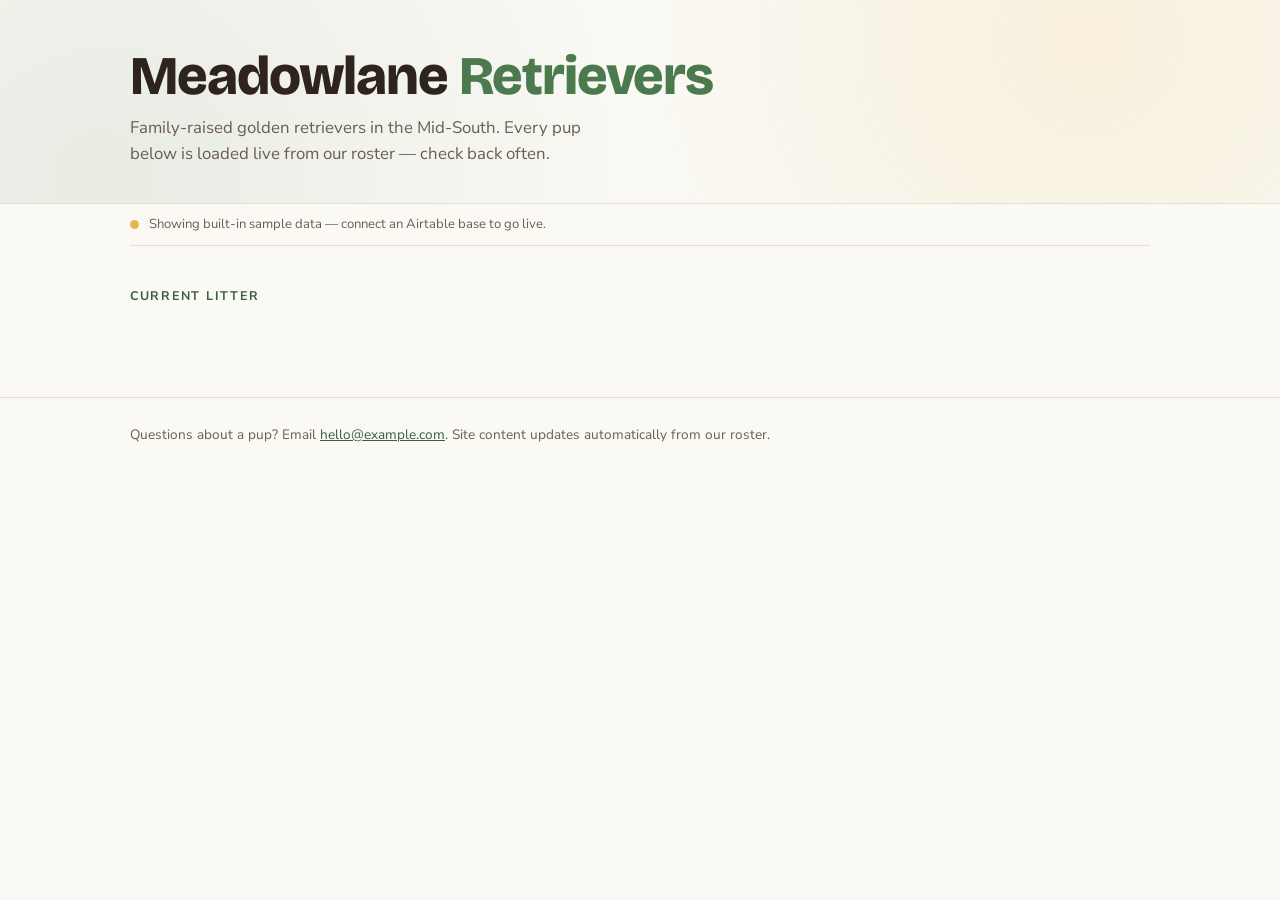
==== index.html @ 38096eb0 "Rename index-airtable.html to index.html Updated Index name" ====
<!DOCTYPE html>
<html lang="en">
<head>
<meta charset="UTF-8">
<meta name="viewport" content="width=device-width, initial-scale=1.0">
<title>Meadowlane Retrievers — Available Puppies (Airtable edition)</title>

<!-- Note: Content-Security-Policy removed — the meta tag version can
     interfere with GitHub Pages headers. Security is maintained via
     HTML escaping (esc/safeURL functions) and the read-only token scope. -->

<!-- ============================================================
     AIRTABLE EDITION

     Identical layout to the Google Sheets version — only the
     data source differs. Content loads from an Airtable base,
     where photos are drag-and-drop attachments instead of URLs.

     To connect your base, fill in the CONFIG block in the script
     section at the bottom. Until then, sample data is shown.
     ============================================================ -->

<link rel="preconnect" href="https://fonts.googleapis.com">
<link rel="preconnect" href="https://fonts.gstatic.com" crossorigin>
<link href="https://fonts.googleapis.com/css2?family=Bricolage+Grotesque:opsz,wght@12..96,400;12..96,600;12..96,800&family=Nunito+Sans:wght@400;600;700&display=swap" rel="stylesheet">

<style>
  :root{
    --paper:   #FAF9F4;   /* soft warm white */
    --ink:     #2E241D;   /* deep coffee brown */
    --ink-soft:#6B5D50;
    --meadow:  #4C7A4F;   /* backyard-grass green */
    --meadow-dark:#39603C;
    --biscuit: #E8B54B;   /* collar-tag yellow */
    --card:    #FFFFFF;
    --line:    #E5E0D3;
    --radius:  14px;
  }

  *{ box-sizing:border-box; margin:0; padding:0; }

  body{
    background:var(--paper);
    color:var(--ink);
    font-family:'Nunito Sans', system-ui, sans-serif;
    line-height:1.55;
  }

  .wrap{ max-width:1060px; margin:0 auto; padding:0 20px; }

  /* ---------- Header ---------- */
  header{
    border-bottom:1px solid var(--line);
    padding:48px 0 36px;
    background:
      radial-gradient(circle at 85% 20%, rgba(232,181,75,.14), transparent 42%),
      radial-gradient(circle at 8% 90%, rgba(76,122,79,.10), transparent 45%);
  }
  .kennel-name{
    font-family:'Bricolage Grotesque', sans-serif;
    font-weight:800;
    font-size:clamp(2.1rem, 5.5vw, 3.4rem);
    letter-spacing:-0.02em;
    line-height:1.05;
  }
  .kennel-name span{ color:var(--meadow); }
  .tagline{
    margin-top:10px;
    max-width:46ch;
    color:var(--ink-soft);
    font-size:1.05rem;
  }

  /* ---------- Data-source strip ---------- */
  .source-strip{
    display:flex; align-items:center; gap:10px;
    padding:10px 0;
    border-bottom:1px solid var(--line);
    font-size:.82rem; color:var(--ink-soft);
  }
  .source-dot{
    width:9px; height:9px; border-radius:50%;
    background:var(--biscuit); flex:none;
  }
  .source-strip.live .source-dot{ background:var(--meadow); }

  /* ---------- Grid ---------- */
  main{ padding:40px 0 70px; }
  .section-label{
    font-size:.78rem; font-weight:700; letter-spacing:.14em;
    text-transform:uppercase; color:var(--meadow-dark);
    margin-bottom:22px;
  }
  .grid{
    display:grid;
    grid-template-columns:repeat(auto-fill, minmax(255px, 1fr));
    gap:26px;
  }

  /* ---------- Puppy card ---------- */
  .card{
    background:var(--card);
    border:1px solid var(--line);
    border-radius:var(--radius);
    overflow:visible;
    position:relative;
    box-shadow:0 1px 3px rgba(46,36,29,.06);
    transition:transform .18s ease, box-shadow .18s ease;
  }
  .card:hover{ transform:translateY(-3px); box-shadow:0 8px 20px rgba(46,36,29,.10); }

  .photo{
    height:210px;
    border-radius:var(--radius) var(--radius) 0 0;
    overflow:hidden;
    background:linear-gradient(140deg, #EFEAD9, #E2DAC4);
    display:flex; align-items:center; justify-content:center;
  }
  .photo img{ width:100%; height:100%; object-fit:cover; display:block; }
  .photo .fallback{
    font-family:'Bricolage Grotesque', sans-serif;
    font-size:3rem; font-weight:800; color:#C9BFA5;
  }

  /* Signature element: hanging collar tag for status */
  .tag{
    position:absolute; top:186px; right:14px;
    background:var(--biscuit); color:var(--ink);
    font-size:.72rem; font-weight:700; letter-spacing:.05em;
    text-transform:uppercase;
    padding:7px 13px 6px 22px;
    border-radius:999px;
    transform:rotate(-4deg);
    box-shadow:0 2px 5px rgba(46,36,29,.22);
  }
  .tag::before{               /* the punched ring hole */
    content:""; position:absolute; left:8px; top:50%;
    transform:translateY(-50%);
    width:7px; height:7px; border-radius:50%;
    background:var(--card); box-shadow:inset 0 0 0 1.5px rgba(46,36,29,.35);
  }
  .tag.reserved{ background:#D9D2C0; color:var(--ink-soft); }
  .tag.new{ background:var(--meadow); color:#fff; }

  .card-body{ padding:20px 18px 22px; }
  .pup-name{
    font-family:'Bricolage Grotesque', sans-serif;
    font-weight:600; font-size:1.35rem; letter-spacing:-0.01em;
  }
  .pup-meta{
    font-size:.82rem; font-weight:700; letter-spacing:.06em;
    text-transform:uppercase; color:var(--meadow-dark);
    margin:4px 0 10px;
  }
  .pup-bio{ font-size:.95rem; color:var(--ink-soft); }

  /* ---------- States ---------- */
  .notice{
    padding:60px 20px; text-align:center; color:var(--ink-soft);
    border:1.5px dashed var(--line); border-radius:var(--radius);
  }

  footer{
    border-top:1px solid var(--line);
    padding:26px 0 40px;
    font-size:.85rem; color:var(--ink-soft);
  }
  footer a{ color:var(--meadow-dark); }

  @media (prefers-reduced-motion: reduce){
    .card{ transition:none; }
    .card:hover{ transform:none; }
  }
</style>
</head>
<body>

<header>
  <div class="wrap">
    <h1 class="kennel-name">Meadowlane <span>Retrievers</span></h1>
    <p class="tagline">Family-raised golden retrievers in the Mid-South. Every pup below is loaded live from our roster — check back often.</p>
  </div>
</header>

<div class="wrap">
  <div id="sourceStrip" class="source-strip">
    <span class="source-dot"></span>
    <span id="sourceText">Showing built-in sample data — connect an Airtable base to go live.</span>
  </div>
</div>

<main>
  <div class="wrap">
    <div class="section-label">Current Litter</div>
    <div id="grid" class="grid" aria-live="polite"></div>
  </div>
</main>

<footer>
  <div class="wrap">
    Questions about a pup? Email <a href="mailto:hello@example.com">hello@example.com</a>. Site content updates automatically from our roster.
  </div>
</footer>

<script>
/* =====================================================================
   CONFIG — Airtable connection
   =====================================================================
   1. In Airtable, create a base with a table named "Puppies" and these
      fields:  Name | Breed | Age | Bio | Photo (Attachment) | Status
   2. Create a Personal Access Token at airtable.com/create/tokens
        Scope:  data.records:read   (READ ONLY — nothing else)
        Access: ONLY this one base
   3. Base ID starts with "app..." — it's the first segment of the URL
      when the base is open:  airtable.com/appXXXXXXXXXXXXXX/...
   4. Fill in all three values below, save, upload to GitHub once.

   NOTE ON THE TOKEN: it is visible to anyone who views the page source.
   That's acceptable ONLY because it is read-only and scoped to a single
   base whose contents are public on this site anyway. Never reuse this
   pattern with a token that can write, or with private data.
===================================================================== */
const AIRTABLE_TOKEN = "patvhWRHC0zSbUOnS.b02cc2a6adfe2436496eaaefca8151ea16a178441170438bb97a610ba65912a4";           // ← paste your read-only token here
const BASE_ID        = "appZFNZqGehGaktKP";           // ← starts with "app"
const TABLE_NAME     = "Puppies";    // ← must match your table's name
const VIEW_NAME      = "Grid view";  // records appear in this view's order

/* ---------- Airtable fetch ----------
   Returns all records (follows pagination just in case the roster
   ever grows past Airtable's 100-records-per-request page size). */
async function fetchAirtable(){
  let records = [], offset = null;
  do {
    const params = new URLSearchParams({ view: VIEW_NAME });
    if (offset) params.set("offset", offset);
    const url = `https://api.airtable.com/v0/${BASE_ID}/${encodeURIComponent(TABLE_NAME)}?${params}`;
    const res = await fetch(url, {
      headers: { Authorization: `Bearer ${AIRTABLE_TOKEN}` }
    });
    if (!res.ok) throw new Error("Airtable HTTP " + res.status);
    const data = await res.json();
    records = records.concat(data.records);
    offset = data.offset || null;
  } while (offset);

  /* Flatten Airtable's { id, fields:{...} } shape into plain objects.
     Attachment fields arrive as an array of file objects — we take
     the first one and prefer its large thumbnail for faster loading. */
  return records.map(r => {
    const f = r.fields || {};
    const att = Array.isArray(f.Photo) && f.Photo.length ? f.Photo[0] : null;
    return {
      Name:   f.Name   || "",
      Breed:  f.Breed  || "",
      Age:    f.Age    || "",
      Bio:    f.Bio    || "",
      Status: f.Status || "Available",
      Photo:  att ? (att.thumbnails?.large?.url || att.url) : ""
    };
  }).filter(p => p.Name);   // skip blank rows
}

/* ---------- tampering prevention ----------
   Everything from the base is untrusted input. esc() converts it to
   plain text before it touches the page, so a bio like
   a malicious bio full of script tags renders as harmless visible text instead
   of running. safeURL() only allows real web links in image tags. */
function esc(s){
  return String(s).replace(/[&<>"']/g, c => (
    { "&":"&amp;", "<":"&lt;", ">":"&gt;", '"':"&quot;", "'":"&#39;" }[c]
  ));
}
function safeURL(u){
  return /^https?:\/\//i.test(u) ? u : "";
}

/* ---------- render (identical to the Sheets version) ---------- */
function render(pups){
  const grid = document.getElementById("grid");
  grid.innerHTML = "";

  if (!pups.length){
    grid.innerHTML = `<div class="notice" style="grid-column:1/-1">
      No puppies on the roster right now — check back soon!</div>`;
    return;
  }

  for (const p of pups){
    const card = document.createElement("article");
    card.className = "card";

    const photo   = safeURL(p.Photo);
    const initial = esc((p.Name || "?")[0]);
    const statusClass = p.Status.toLowerCase() === "reserved" ? "reserved"
                      : p.Status.toLowerCase() === "new"      ? "new" : "";

    card.innerHTML = `
      <div class="photo">
        ${photo
          ? `<img src="${esc(photo)}" alt="Photo of ${esc(p.Name)}">`
          : `<div class="fallback">${initial}</div>`}
      </div>
      <span class="tag ${statusClass}">${esc(p.Status)}</span>
      <div class="card-body">
        <h2 class="pup-name">${esc(p.Name)}</h2>
        <div class="pup-meta">${esc([p.Breed, p.Age].filter(Boolean).join(" · "))}</div>
        <p class="pup-bio">${esc(p.Bio)}</p>
      </div>`;

    /* If a photo link is broken, swap in the initial-letter placeholder */
    const img = card.querySelector("img");
    if (img) img.addEventListener("error", () => {
      img.closest(".photo").innerHTML = `<div class="fallback">${initial}</div>`;
    });

    grid.appendChild(card);
  }
}

/* ---------- load ---------- */
async function load(){
  const strip = document.getElementById("sourceStrip");
  const text  = document.getElementById("sourceText");

  if (!AIRTABLE_TOKEN || !BASE_ID){
    render(SAMPLE_PUPS);
    return;
  }

  try{
    const pups = await fetchAirtable();
    render(pups);
    strip.classList.add("live");
    text.textContent = `Live from Airtable — ${pups.length} pup${pups.length === 1 ? "" : "s"} listed. Updated ${new Date().toLocaleDateString()}.`;
  } catch(err){
    console.error("Airtable load failed:", err);
    render(SAMPLE_PUPS);
    text.textContent = `Airtable error: ${err.message} — showing sample data instead.`;
  }
}

load();
</script>
</body>
</html>
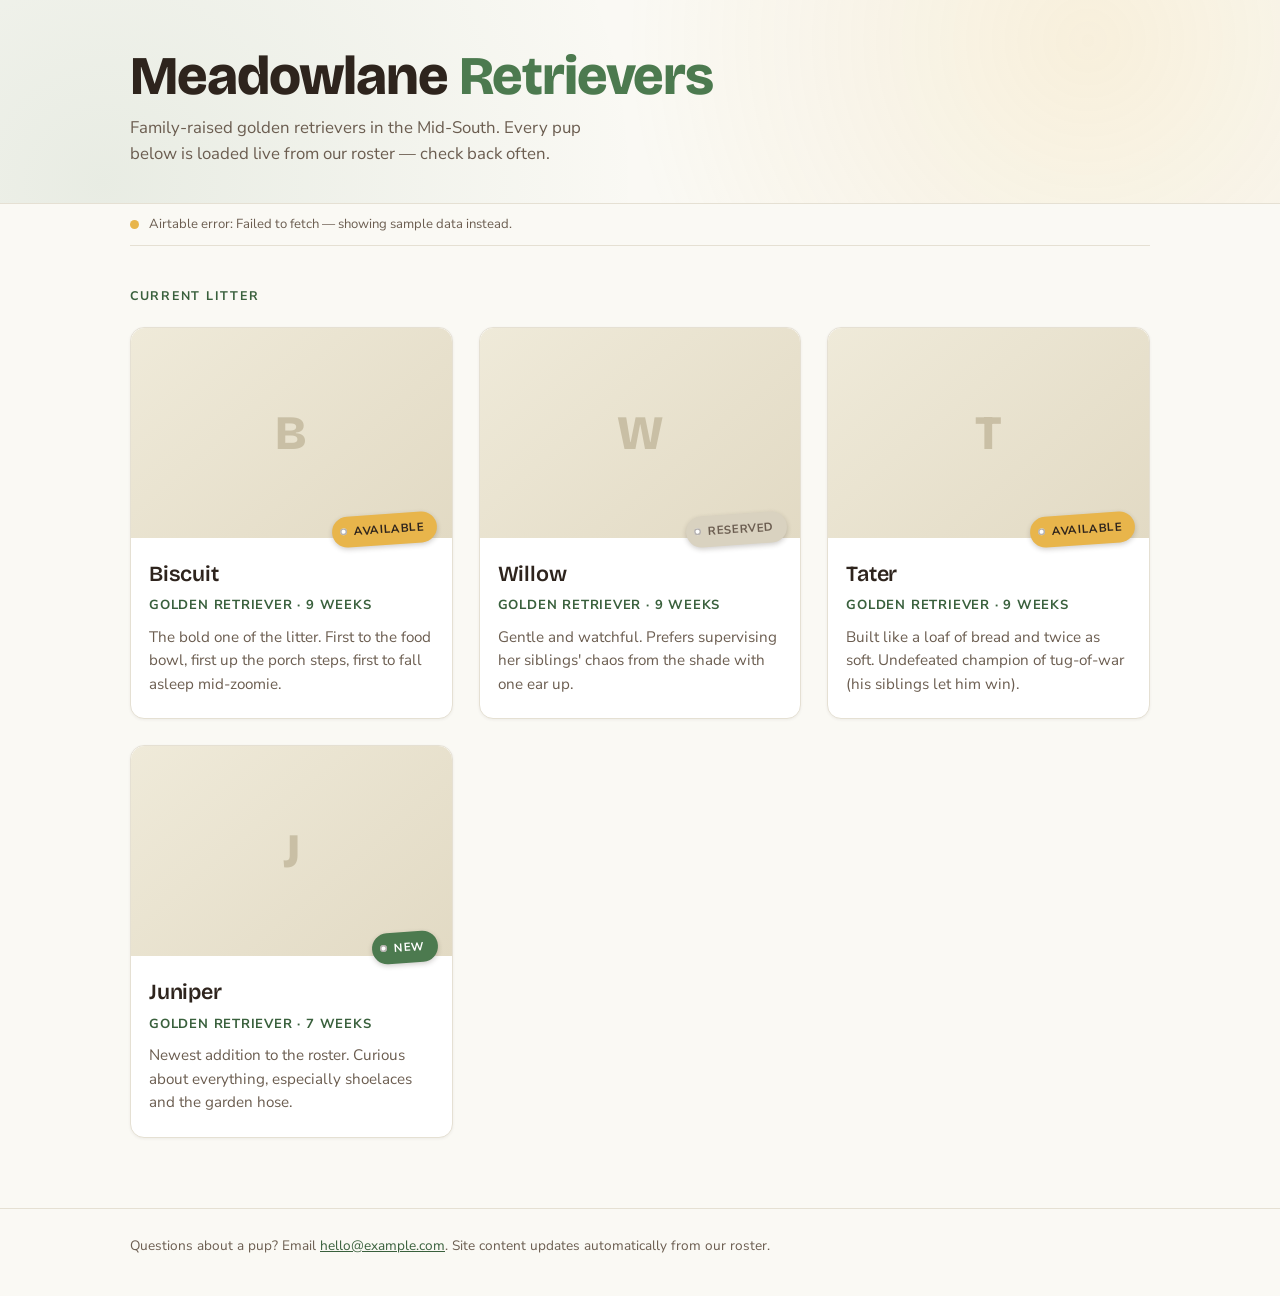
==== commit 6b113cea: "Update Airtable token and add sample data" ====
--- a/index.html
+++ b/index.html
@@ -220,10 +220,26 @@
    base whose contents are public on this site anyway. Never reuse this
    pattern with a token that can write, or with private data.
 ===================================================================== */
-const AIRTABLE_TOKEN = "patvhWRHC0zSbUOnS.b02cc2a6adfe2436496eaaefca8151ea16a178441170438bb97a610ba65912a4";           // ← paste your read-only token here
-const BASE_ID        = "appZFNZqGehGaktKP";           // ← starts with "app"
+const AIRTABLE_TOKEN = "patquPkYnuoYSqTiT.0a40386595cc413f1c8b1b6eafc2363f1695ca2e8a225fcb39c5ae5140cecb9c";
+const BASE_ID        = "appZFNZqGehGaktKP";
 const TABLE_NAME     = "Puppies";    // ← must match your table's name
 const VIEW_NAME      = "Grid view";  // records appear in this view's order
+
+/* Sample data shown until Airtable is connected. */
+const SAMPLE_PUPS = [
+  { Name:"Biscuit", Breed:"Golden Retriever", Age:"9 weeks", Status:"Available",
+    Photo:"https://placedog.net/500/420?id=12",
+    Bio:"The bold one of the litter. First to the food bowl, first up the porch steps, first to fall asleep mid-zoomie." },
+  { Name:"Willow", Breed:"Golden Retriever", Age:"9 weeks", Status:"Reserved",
+    Photo:"https://placedog.net/500/420?id=25",
+    Bio:"Gentle and watchful. Prefers supervising her siblings' chaos from the shade with one ear up." },
+  { Name:"Tater", Breed:"Golden Retriever", Age:"9 weeks", Status:"Available",
+    Photo:"https://placedog.net/500/420?id=31",
+    Bio:"Built like a loaf of bread and twice as soft. Undefeated champion of tug-of-war (his siblings let him win)." },
+  { Name:"Juniper", Breed:"Golden Retriever", Age:"7 weeks", Status:"New",
+    Photo:"https://placedog.net/500/420?id=40",
+    Bio:"Newest addition to the roster. Curious about everything, especially shoelaces and the garden hose." }
+];
 
 /* ---------- Airtable fetch ----------
    Returns all records (follows pagination just in case the roster
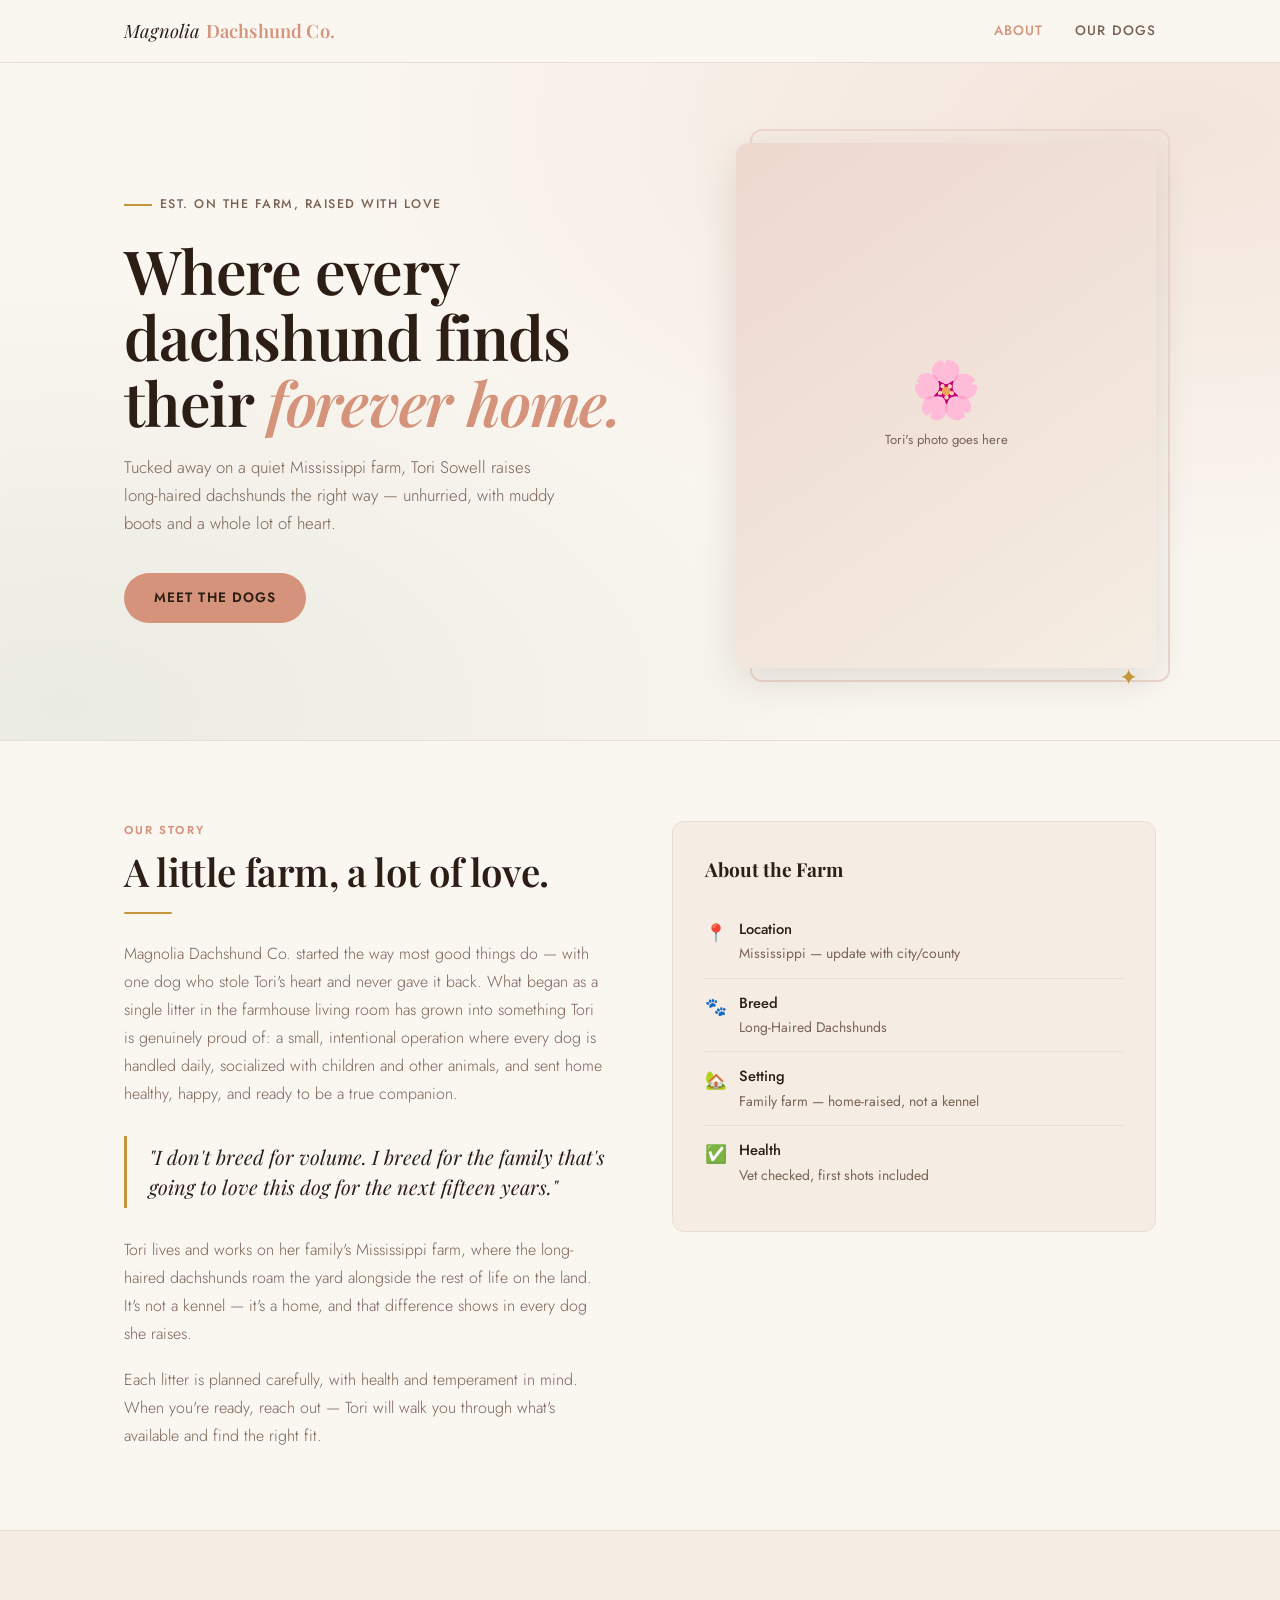
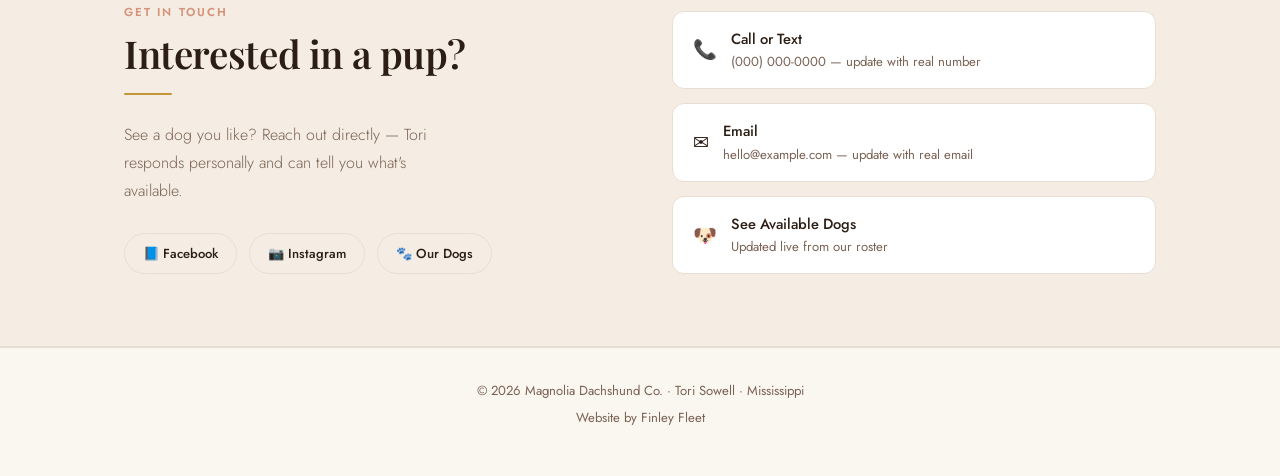
==== commit 0f5bd348: "Add files via upload" ====
--- a/index.html
+++ b/index.html
@@ -3,359 +3,363 @@
 <head>
 <meta charset="UTF-8">
 <meta name="viewport" content="width=device-width, initial-scale=1.0">
-<title>Meadowlane Retrievers — Available Puppies (Airtable edition)</title>
-
-<!-- Note: Content-Security-Policy removed — the meta tag version can
-     interfere with GitHub Pages headers. Security is maintained via
-     HTML escaping (esc/safeURL functions) and the read-only token scope. -->
-
-<!-- ============================================================
-     AIRTABLE EDITION
-
-     Identical layout to the Google Sheets version — only the
-     data source differs. Content loads from an Airtable base,
-     where photos are drag-and-drop attachments instead of URLs.
-
-     To connect your base, fill in the CONFIG block in the script
-     section at the bottom. Until then, sample data is shown.
-     ============================================================ -->
-
-<link rel="preconnect" href="https://fonts.googleapis.com">
-<link rel="preconnect" href="https://fonts.gstatic.com" crossorigin>
-<link href="https://fonts.googleapis.com/css2?family=Bricolage+Grotesque:opsz,wght@12..96,400;12..96,600;12..96,800&family=Nunito+Sans:wght@400;600;700&display=swap" rel="stylesheet">
-
+<title>Magnolia Dachshund Co. — Tori Sowell</title>
+<link rel="stylesheet" href="style.css">
 <style>
-  :root{
-    --paper:   #FAF9F4;   /* soft warm white */
-    --ink:     #2E241D;   /* deep coffee brown */
-    --ink-soft:#6B5D50;
-    --meadow:  #4C7A4F;   /* backyard-grass green */
-    --meadow-dark:#39603C;
-    --biscuit: #E8B54B;   /* collar-tag yellow */
-    --card:    #FFFFFF;
-    --line:    #E5E0D3;
-    --radius:  14px;
-  }
-
-  *{ box-sizing:border-box; margin:0; padding:0; }
-
-  body{
-    background:var(--paper);
-    color:var(--ink);
-    font-family:'Nunito Sans', system-ui, sans-serif;
-    line-height:1.55;
-  }
-
-  .wrap{ max-width:1060px; margin:0 auto; padding:0 20px; }
-
-  /* ---------- Header ---------- */
-  header{
-    border-bottom:1px solid var(--line);
-    padding:48px 0 36px;
-    background:
-      radial-gradient(circle at 85% 20%, rgba(232,181,75,.14), transparent 42%),
-      radial-gradient(circle at 8% 90%, rgba(76,122,79,.10), transparent 45%);
-  }
-  .kennel-name{
-    font-family:'Bricolage Grotesque', sans-serif;
-    font-weight:800;
-    font-size:clamp(2.1rem, 5.5vw, 3.4rem);
-    letter-spacing:-0.02em;
-    line-height:1.05;
-  }
-  .kennel-name span{ color:var(--meadow); }
-  .tagline{
-    margin-top:10px;
-    max-width:46ch;
-    color:var(--ink-soft);
-    font-size:1.05rem;
-  }
-
-  /* ---------- Data-source strip ---------- */
-  .source-strip{
-    display:flex; align-items:center; gap:10px;
-    padding:10px 0;
-    border-bottom:1px solid var(--line);
-    font-size:.82rem; color:var(--ink-soft);
-  }
-  .source-dot{
-    width:9px; height:9px; border-radius:50%;
-    background:var(--biscuit); flex:none;
-  }
-  .source-strip.live .source-dot{ background:var(--meadow); }
-
-  /* ---------- Grid ---------- */
-  main{ padding:40px 0 70px; }
-  .section-label{
-    font-size:.78rem; font-weight:700; letter-spacing:.14em;
-    text-transform:uppercase; color:var(--meadow-dark);
-    margin-bottom:22px;
-  }
-  .grid{
-    display:grid;
-    grid-template-columns:repeat(auto-fill, minmax(255px, 1fr));
-    gap:26px;
-  }
-
-  /* ---------- Puppy card ---------- */
-  .card{
-    background:var(--card);
-    border:1px solid var(--line);
-    border-radius:var(--radius);
-    overflow:visible;
-    position:relative;
-    box-shadow:0 1px 3px rgba(46,36,29,.06);
-    transition:transform .18s ease, box-shadow .18s ease;
-  }
-  .card:hover{ transform:translateY(-3px); box-shadow:0 8px 20px rgba(46,36,29,.10); }
-
-  .photo{
-    height:210px;
-    border-radius:var(--radius) var(--radius) 0 0;
-    overflow:hidden;
-    background:linear-gradient(140deg, #EFEAD9, #E2DAC4);
-    display:flex; align-items:center; justify-content:center;
-  }
-  .photo img{ width:100%; height:100%; object-fit:cover; display:block; }
-  .photo .fallback{
-    font-family:'Bricolage Grotesque', sans-serif;
-    font-size:3rem; font-weight:800; color:#C9BFA5;
-  }
-
-  /* Signature element: hanging collar tag for status */
-  .tag{
-    position:absolute; top:186px; right:14px;
-    background:var(--biscuit); color:var(--ink);
-    font-size:.72rem; font-weight:700; letter-spacing:.05em;
-    text-transform:uppercase;
-    padding:7px 13px 6px 22px;
-    border-radius:999px;
-    transform:rotate(-4deg);
-    box-shadow:0 2px 5px rgba(46,36,29,.22);
-  }
-  .tag::before{               /* the punched ring hole */
-    content:""; position:absolute; left:8px; top:50%;
-    transform:translateY(-50%);
-    width:7px; height:7px; border-radius:50%;
-    background:var(--card); box-shadow:inset 0 0 0 1.5px rgba(46,36,29,.35);
-  }
-  .tag.reserved{ background:#D9D2C0; color:var(--ink-soft); }
-  .tag.new{ background:var(--meadow); color:#fff; }
-
-  .card-body{ padding:20px 18px 22px; }
-  .pup-name{
-    font-family:'Bricolage Grotesque', sans-serif;
-    font-weight:600; font-size:1.35rem; letter-spacing:-0.01em;
-  }
-  .pup-meta{
-    font-size:.82rem; font-weight:700; letter-spacing:.06em;
-    text-transform:uppercase; color:var(--meadow-dark);
-    margin:4px 0 10px;
-  }
-  .pup-bio{ font-size:.95rem; color:var(--ink-soft); }
-
-  /* ---------- States ---------- */
-  .notice{
-    padding:60px 20px; text-align:center; color:var(--ink-soft);
-    border:1.5px dashed var(--line); border-radius:var(--radius);
-  }
-
-  footer{
-    border-top:1px solid var(--line);
-    padding:26px 0 40px;
-    font-size:.85rem; color:var(--ink-soft);
-  }
-  footer a{ color:var(--meadow-dark); }
-
-  @media (prefers-reduced-motion: reduce){
-    .card{ transition:none; }
-    .card:hover{ transform:none; }
-  }
+
+/* ---- Hero ---- */
+.hero {
+  padding: 80px 0 72px;
+  background:
+    radial-gradient(ellipse at 92% 10%, rgba(212,147,122,.18), transparent 50%),
+    radial-gradient(ellipse at 5% 95%,  rgba(122,158,126,.12), transparent 48%);
+  border-bottom: 1px solid var(--line);
+}
+.hero-inner {
+  display: grid;
+  grid-template-columns: 1fr 420px;
+  gap: 64px;
+  align-items: center;
+}
+.hero-kicker {
+  display: inline-flex; align-items: center; gap: 8px;
+  font-size: .78rem; font-weight: 500; letter-spacing: .12em;
+  text-transform: uppercase; color: var(--ink-soft);
+  margin-bottom: 22px;
+}
+.hero-kicker::before {
+  content: ""; display: block;
+  width: 28px; height: 1.5px; background: var(--gold);
+}
+.hero h1 {
+  font-family: var(--display);
+  font-size: clamp(2.4rem, 5.5vw, 3.8rem);
+  font-weight: 600;
+  line-height: 1.08;
+  letter-spacing: -0.02em;
+}
+.hero h1 em {
+  font-style: italic;
+  color: var(--blush);
+}
+.hero-sub {
+  margin-top: 20px;
+  max-width: 44ch;
+  font-size: 1.05rem;
+  color: var(--ink-soft);
+  font-weight: 300;
+  line-height: 1.65;
+}
+.hero-cta {
+  margin-top: 36px;
+  display: inline-block;
+  background: var(--blush);
+  color: var(--white);
+  font-size: .85rem; font-weight: 600; letter-spacing: .08em;
+  text-transform: uppercase;
+  padding: 14px 30px;
+  border-radius: 999px;
+  transition: background .18s, transform .15s;
+}
+.hero-cta:hover { background: var(--sage); transform: translateY(-2px); }
+
+/* Signature element: the portrait frame with magnolia-petal border */
+.portrait-frame {
+  position: relative;
+}
+.portrait-frame::before {
+  content: "";
+  position: absolute;
+  inset: -14px -14px -14px 14px;
+  border: 2px solid var(--blush-light);
+  border-radius: var(--radius);
+  z-index: 0;
+}
+.portrait-frame::after {
+  content: "✦";
+  position: absolute;
+  bottom: -28px; right: 18px;
+  font-size: 1.4rem;
+  color: var(--gold);
+  z-index: 2;
+}
+.portrait {
+  position: relative; z-index: 1;
+  width: 100%; aspect-ratio: 4/5;
+  border-radius: var(--radius);
+  overflow: hidden;
+  background: linear-gradient(145deg, var(--blush-light), var(--bloom));
+  box-shadow: 0 12px 40px rgba(44,30,20,.12);
+}
+.portrait img {
+  width: 100%; height: 100%; object-fit: cover;
+}
+.portrait .portrait-placeholder {
+  width: 100%; height: 100%;
+  display: flex; flex-direction: column;
+  align-items: center; justify-content: center; gap: 12px;
+  color: var(--blush);
+}
+.portrait-placeholder .icon {
+  font-size: 3.5rem; line-height: 1;
+}
+.portrait-placeholder p {
+  font-size: .82rem; color: var(--ink-soft); text-align: center;
+  max-width: 18ch; line-height: 1.5;
+}
+
+/* ---- Story section ---- */
+.story { padding: 80px 0; }
+.story-grid {
+  display: grid;
+  grid-template-columns: 1fr 1fr;
+  gap: 64px;
+  align-items: start;
+}
+.story-text p {
+  color: var(--ink-soft);
+  font-size: 1rem;
+  line-height: 1.75;
+  margin-bottom: 18px;
+  font-weight: 300;
+}
+.story-text p:last-child { margin-bottom: 0; }
+
+/* Pull quote */
+.pull-quote {
+  border-left: 3px solid var(--gold);
+  padding: 6px 0 6px 22px;
+  margin: 28px 0;
+}
+.pull-quote p {
+  font-family: var(--display);
+  font-size: 1.25rem;
+  font-style: italic;
+  color: var(--ink) !important;
+  line-height: 1.5 !important;
+  margin: 0 !important;
+}
+
+/* Farm facts sidebar */
+.farm-facts {
+  background: var(--bloom);
+  border: 1px solid var(--line);
+  border-radius: var(--radius);
+  padding: 32px;
+}
+.farm-facts h3 {
+  font-family: var(--display);
+  font-size: 1.2rem;
+  margin-bottom: 20px;
+}
+.fact-list { list-style: none; }
+.fact-list li {
+  display: flex; gap: 12px;
+  padding: 13px 0;
+  border-bottom: 1px solid var(--line);
+  font-size: .92rem;
+}
+.fact-list li:last-child { border-bottom: none; }
+.fact-icon { font-size: 1.1rem; flex: none; margin-top: 1px; }
+.fact-label { font-weight: 500; color: var(--ink); }
+.fact-value { color: var(--ink-soft); font-size: .87rem; margin-top: 1px; }
+
+/* ---- Contact section ---- */
+.contact {
+  background: var(--bloom);
+  border-top: 1px solid var(--line);
+  border-bottom: 1px solid var(--line);
+  padding: 72px 0;
+}
+.contact-inner {
+  display: grid;
+  grid-template-columns: 1fr 1fr;
+  gap: 64px;
+  align-items: start;
+}
+.contact-links { display: flex; flex-direction: column; gap: 14px; margin-top: 8px; }
+.contact-link {
+  display: flex; align-items: center; gap: 14px;
+  padding: 16px 20px;
+  background: var(--white);
+  border: 1px solid var(--line);
+  border-radius: var(--radius);
+  font-size: .92rem;
+  transition: border-color .18s, transform .15s;
+}
+.contact-link:hover { border-color: var(--blush); transform: translateX(4px); }
+.contact-icon { font-size: 1.2rem; flex: none; }
+.contact-label { font-weight: 500; }
+.contact-sub { font-size: .82rem; color: var(--ink-soft); }
+
+/* Social row */
+.social-row {
+  display: flex; gap: 12px; margin-top: 28px; flex-wrap: wrap;
+}
+.social-pill {
+  display: inline-flex; align-items: center; gap: 7px;
+  padding: 9px 18px;
+  border: 1.5px solid var(--line);
+  border-radius: 999px;
+  font-size: .82rem; font-weight: 500;
+  transition: border-color .18s, color .18s;
+}
+.social-pill:hover { border-color: var(--blush); color: var(--blush); }
+
+/* ---- Responsive ---- */
+@media (max-width: 820px) {
+  .hero-inner { grid-template-columns: 1fr; gap: 40px; }
+  .portrait-frame { max-width: 340px; margin: 0 auto; }
+  .story-grid { grid-template-columns: 1fr; gap: 40px; }
+  .contact-inner { grid-template-columns: 1fr; gap: 40px; }
+}
 </style>
 </head>
 <body>
 
-<header>
-  <div class="wrap">
-    <h1 class="kennel-name">Meadowlane <span>Retrievers</span></h1>
-    <p class="tagline">Family-raised golden retrievers in the Mid-South. Every pup below is loaded live from our roster — check back often.</p>
-  </div>
-</header>
-
-<div class="wrap">
-  <div id="sourceStrip" class="source-strip">
-    <span class="source-dot"></span>
-    <span id="sourceText">Showing built-in sample data — connect an Airtable base to go live.</span>
-  </div>
-</div>
-
-<main>
-  <div class="wrap">
-    <div class="section-label">Current Litter</div>
-    <div id="grid" class="grid" aria-live="polite"></div>
-  </div>
-</main>
+<nav>
+  <div class="wrap nav-inner">
+    <span class="nav-logo">Magnolia <span>Dachshund Co.</span></span>
+    <div class="nav-links">
+      <a href="index.html" class="active">About</a>
+      <a href="dogs.html">Our Dogs</a>
+    </div>
+  </div>
+</nav>
+
+<!-- ======== HERO ======== -->
+<section class="hero">
+  <div class="wrap hero-inner">
+    <div class="hero-text">
+      <div class="hero-kicker">Est. on the farm, raised with love</div>
+      <h1>Where every dachshund finds their <em>forever home.</em></h1>
+      <p class="hero-sub">Tucked away on a quiet Mississippi farm, Tori Sowell raises long-haired dachshunds the right way — unhurried, with muddy boots and a whole lot of heart.</p>
+      <a href="dogs.html" class="hero-cta">Meet the Dogs</a>
+    </div>
+
+    <div class="portrait-frame">
+      <div class="portrait">
+        <!--
+          TO ADD TORI'S PHOTO:
+          Replace the placeholder div below with:
+          <img src="tori.jpg" alt="Tori Sowell">
+          and upload tori.jpg to the same GitHub folder.
+        -->
+        <div class="portrait-placeholder">
+          <div class="icon">🌸</div>
+          <p>Tori's photo goes here</p>
+        </div>
+      </div>
+    </div>
+  </div>
+</section>
+
+<!-- ======== STORY ======== -->
+<section class="story">
+  <div class="wrap story-grid">
+    <div class="story-text">
+      <div class="eyebrow">Our Story</div>
+      <h2 class="section-title">A little farm, a lot of love.</h2>
+      <div class="divider"></div>
+
+      <p>Magnolia Dachshund Co. started the way most good things do — with one dog who stole Tori's heart and never gave it back. What began as a single litter in the farmhouse living room has grown into something Tori is genuinely proud of: a small, intentional operation where every dog is handled daily, socialized with children and other animals, and sent home healthy, happy, and ready to be a true companion.</p>
+
+      <div class="pull-quote">
+        <p>"I don't breed for volume. I breed for the family that's going to love this dog for the next fifteen years."</p>
+      </div>
+
+      <p>Tori lives and works on her family's Mississippi farm, where the long-haired dachshunds roam the yard alongside the rest of life on the land. It's not a kennel — it's a home, and that difference shows in every dog she raises.</p>
+
+      <p>Each litter is planned carefully, with health and temperament in mind. When you're ready, reach out — Tori will walk you through what's available and find the right fit.</p>
+    </div>
+
+    <aside class="farm-facts">
+      <h3>About the Farm</h3>
+      <ul class="fact-list">
+        <li>
+          <span class="fact-icon">📍</span>
+          <div>
+            <div class="fact-label">Location</div>
+            <div class="fact-value">Mississippi — update with city/county</div>
+          </div>
+        </li>
+        <li>
+          <span class="fact-icon">🐾</span>
+          <div>
+            <div class="fact-label">Breed</div>
+            <div class="fact-value">Long-Haired Dachshunds</div>
+          </div>
+        </li>
+        <li>
+          <span class="fact-icon">🏡</span>
+          <div>
+            <div class="fact-label">Setting</div>
+            <div class="fact-value">Family farm — home-raised, not a kennel</div>
+          </div>
+        </li>
+        <li>
+          <span class="fact-icon">✅</span>
+          <div>
+            <div class="fact-label">Health</div>
+            <div class="fact-value">Vet checked, first shots included</div>
+          </div>
+        </li>
+
+      </ul>
+    </aside>
+  </div>
+</section>
+
+<!-- ======== CONTACT ======== -->
+<section class="contact">
+  <div class="wrap contact-inner">
+    <div>
+      <div class="eyebrow">Get in Touch</div>
+      <h2 class="section-title">Interested in a pup?</h2>
+      <div class="divider"></div>
+      <p style="color:var(--ink-soft); font-weight:300; line-height:1.75; max-width:38ch;">
+        See a dog you like? Reach out directly — Tori responds personally and can tell you what's available.
+      </p>
+
+      <div class="social-row">
+        <a href="#" class="social-pill">📘 Facebook</a>
+        <a href="#" class="social-pill">📷 Instagram</a>
+        <a href="dogs.html" class="social-pill">🐾 Our Dogs</a>
+      </div>
+    </div>
+
+    <div class="contact-links">
+      <a href="tel:+10000000000" class="contact-link">
+        <span class="contact-icon">📞</span>
+        <div>
+          <div class="contact-label">Call or Text</div>
+          <div class="contact-sub">(000) 000-0000 — update with real number</div>
+        </div>
+      </a>
+      <a href="mailto:hello@example.com" class="contact-link">
+        <span class="contact-icon">✉️</span>
+        <div>
+          <div class="contact-label">Email</div>
+          <div class="contact-sub">hello@example.com — update with real email</div>
+        </div>
+      </a>
+      <a href="dogs.html" class="contact-link">
+        <span class="contact-icon">🐶</span>
+        <div>
+          <div class="contact-label">See Available Dogs</div>
+          <div class="contact-sub">Updated live from our roster</div>
+        </div>
+      </a>
+    </div>
+  </div>
+</section>
 
 <footer>
   <div class="wrap">
-    Questions about a pup? Email <a href="mailto:hello@example.com">hello@example.com</a>. Site content updates automatically from our roster.
+    <p>© 2026 Magnolia Dachshund Co. · Tori Sowell · Mississippi</p>
+    <p style="margin-top:6px;">Website by <a href="https://finleyfleet.github.io" target="_blank">Finley Fleet</a></p>
   </div>
 </footer>
 
-<script>
-/* =====================================================================
-   CONFIG — Airtable connection
-   =====================================================================
-   1. In Airtable, create a base with a table named "Puppies" and these
-      fields:  Name | Breed | Age | Bio | Photo (Attachment) | Status
-   2. Create a Personal Access Token at airtable.com/create/tokens
-        Scope:  data.records:read   (READ ONLY — nothing else)
-        Access: ONLY this one base
-   3. Base ID starts with "app..." — it's the first segment of the URL
-      when the base is open:  airtable.com/appXXXXXXXXXXXXXX/...
-   4. Fill in all three values below, save, upload to GitHub once.
-
-   NOTE ON THE TOKEN: it is visible to anyone who views the page source.
-   That's acceptable ONLY because it is read-only and scoped to a single
-   base whose contents are public on this site anyway. Never reuse this
-   pattern with a token that can write, or with private data.
-===================================================================== */
-const AIRTABLE_TOKEN = "patquPkYnuoYSqTiT.0a40386595cc413f1c8b1b6eafc2363f1695ca2e8a225fcb39c5ae5140cecb9c";
-const BASE_ID        = "appZFNZqGehGaktKP";
-const TABLE_NAME     = "Puppies";    // ← must match your table's name
-const VIEW_NAME      = "Grid view";  // records appear in this view's order
-
-/* Sample data shown until Airtable is connected. */
-const SAMPLE_PUPS = [
-  { Name:"Biscuit", Breed:"Golden Retriever", Age:"9 weeks", Status:"Available",
-    Photo:"https://placedog.net/500/420?id=12",
-    Bio:"The bold one of the litter. First to the food bowl, first up the porch steps, first to fall asleep mid-zoomie." },
-  { Name:"Willow", Breed:"Golden Retriever", Age:"9 weeks", Status:"Reserved",
-    Photo:"https://placedog.net/500/420?id=25",
-    Bio:"Gentle and watchful. Prefers supervising her siblings' chaos from the shade with one ear up." },
-  { Name:"Tater", Breed:"Golden Retriever", Age:"9 weeks", Status:"Available",
-    Photo:"https://placedog.net/500/420?id=31",
-    Bio:"Built like a loaf of bread and twice as soft. Undefeated champion of tug-of-war (his siblings let him win)." },
-  { Name:"Juniper", Breed:"Golden Retriever", Age:"7 weeks", Status:"New",
-    Photo:"https://placedog.net/500/420?id=40",
-    Bio:"Newest addition to the roster. Curious about everything, especially shoelaces and the garden hose." }
-];
-
-/* ---------- Airtable fetch ----------
-   Returns all records (follows pagination just in case the roster
-   ever grows past Airtable's 100-records-per-request page size). */
-async function fetchAirtable(){
-  let records = [], offset = null;
-  do {
-    const params = new URLSearchParams({ view: VIEW_NAME });
-    if (offset) params.set("offset", offset);
-    const url = `https://api.airtable.com/v0/${BASE_ID}/${encodeURIComponent(TABLE_NAME)}?${params}`;
-    const res = await fetch(url, {
-      headers: { Authorization: `Bearer ${AIRTABLE_TOKEN}` }
-    });
-    if (!res.ok) throw new Error("Airtable HTTP " + res.status);
-    const data = await res.json();
-    records = records.concat(data.records);
-    offset = data.offset || null;
-  } while (offset);
-
-  /* Flatten Airtable's { id, fields:{...} } shape into plain objects.
-     Attachment fields arrive as an array of file objects — we take
-     the first one and prefer its large thumbnail for faster loading. */
-  return records.map(r => {
-    const f = r.fields || {};
-    const att = Array.isArray(f.Photo) && f.Photo.length ? f.Photo[0] : null;
-    return {
-      Name:   f.Name   || "",
-      Breed:  f.Breed  || "",
-      Age:    f.Age    || "",
-      Bio:    f.Bio    || "",
-      Status: f.Status || "Available",
-      Photo:  att ? (att.thumbnails?.large?.url || att.url) : ""
-    };
-  }).filter(p => p.Name);   // skip blank rows
-}
-
-/* ---------- tampering prevention ----------
-   Everything from the base is untrusted input. esc() converts it to
-   plain text before it touches the page, so a bio like
-   a malicious bio full of script tags renders as harmless visible text instead
-   of running. safeURL() only allows real web links in image tags. */
-function esc(s){
-  return String(s).replace(/[&<>"']/g, c => (
-    { "&":"&amp;", "<":"&lt;", ">":"&gt;", '"':"&quot;", "'":"&#39;" }[c]
-  ));
-}
-function safeURL(u){
-  return /^https?:\/\//i.test(u) ? u : "";
-}
-
-/* ---------- render (identical to the Sheets version) ---------- */
-function render(pups){
-  const grid = document.getElementById("grid");
-  grid.innerHTML = "";
-
-  if (!pups.length){
-    grid.innerHTML = `<div class="notice" style="grid-column:1/-1">
-      No puppies on the roster right now — check back soon!</div>`;
-    return;
-  }
-
-  for (const p of pups){
-    const card = document.createElement("article");
-    card.className = "card";
-
-    const photo   = safeURL(p.Photo);
-    const initial = esc((p.Name || "?")[0]);
-    const statusClass = p.Status.toLowerCase() === "reserved" ? "reserved"
-                      : p.Status.toLowerCase() === "new"      ? "new" : "";
-
-    card.innerHTML = `
-      <div class="photo">
-        ${photo
-          ? `<img src="${esc(photo)}" alt="Photo of ${esc(p.Name)}">`
-          : `<div class="fallback">${initial}</div>`}
-      </div>
-      <span class="tag ${statusClass}">${esc(p.Status)}</span>
-      <div class="card-body">
-        <h2 class="pup-name">${esc(p.Name)}</h2>
-        <div class="pup-meta">${esc([p.Breed, p.Age].filter(Boolean).join(" · "))}</div>
-        <p class="pup-bio">${esc(p.Bio)}</p>
-      </div>`;
-
-    /* If a photo link is broken, swap in the initial-letter placeholder */
-    const img = card.querySelector("img");
-    if (img) img.addEventListener("error", () => {
-      img.closest(".photo").innerHTML = `<div class="fallback">${initial}</div>`;
-    });
-
-    grid.appendChild(card);
-  }
-}
-
-/* ---------- load ---------- */
-async function load(){
-  const strip = document.getElementById("sourceStrip");
-  const text  = document.getElementById("sourceText");
-
-  if (!AIRTABLE_TOKEN || !BASE_ID){
-    render(SAMPLE_PUPS);
-    return;
-  }
-
-  try{
-    const pups = await fetchAirtable();
-    render(pups);
-    strip.classList.add("live");
-    text.textContent = `Live from Airtable — ${pups.length} pup${pups.length === 1 ? "" : "s"} listed. Updated ${new Date().toLocaleDateString()}.`;
-  } catch(err){
-    console.error("Airtable load failed:", err);
-    render(SAMPLE_PUPS);
-    text.textContent = `Airtable error: ${err.message} — showing sample data instead.`;
-  }
-}
-
-load();
-</script>
 </body>
 </html>
--- a/style.css
+++ b/style.css
@@ -0,0 +1,110 @@
+/* =====================================================================
+   Magnolia Dachshund Co. — Shared Stylesheet
+   Palette: magnolia bloom whites, dusty rose, sage, warm gold
+   ===================================================================== */
+
+@import url('https://fonts.googleapis.com/css2?family=Playfair+Display:ital,wght@0,400;0,600;1,400&family=Jost:wght@300;400;500;600&display=swap');
+
+:root {
+  /* Palette */
+  --cream:       #FAF6F0;   /* magnolia petal base */
+  --bloom:       #F5EDE3;   /* slightly warmer card bg */
+  --blush:       #D4937A;   /* warm terracotta-rose */
+  --blush-light: #EDD8CE;   /* soft blush tint */
+  --sage:        #7A9E7E;   /* farm sage green */
+  --sage-dark:   #5A7D5E;
+  --gold:        #C4963A;   /* magnolia stamen gold */
+  --ink:         #2C1E14;   /* deep warm brown */
+  --ink-soft:    #7A6355;
+  --line:        #E8DDD3;
+  --white:       #FFFFFF;
+  --radius:      12px;
+
+  /* Type scale */
+  --display:     'Playfair Display', Georgia, serif;
+  --body:        'Jost', system-ui, sans-serif;
+}
+
+*, *::before, *::after { box-sizing: border-box; margin: 0; padding: 0; }
+
+html { scroll-behavior: smooth; }
+
+body {
+  background: var(--cream);
+  color: var(--ink);
+  font-family: var(--body);
+  font-weight: 400;
+  line-height: 1.6;
+  -webkit-font-smoothing: antialiased;
+}
+
+img { display: block; max-width: 100%; }
+a { color: inherit; text-decoration: none; }
+a:link, a:visited, a:hover, a:active { color: inherit; }
+
+.wrap { max-width: 1080px; margin: 0 auto; padding: 0 24px; }
+
+/* ---- Nav ---- */
+nav {
+  position: sticky; top: 0; z-index: 100;
+  background: rgba(250, 246, 240, 0.94);
+  backdrop-filter: blur(8px);
+  border-bottom: 1px solid var(--line);
+}
+.nav-inner {
+  display: flex; align-items: center; justify-content: space-between;
+  height: 62px;
+}
+.nav-logo {
+  font-family: var(--display);
+  font-size: 1.15rem;
+  font-style: italic;
+  color: var(--ink);
+  letter-spacing: 0.01em;
+}
+.nav-logo span { color: var(--blush); font-style: normal; font-weight: 600; }
+.nav-links { display: flex; gap: 32px; }
+.nav-links a {
+  font-size: .85rem; font-weight: 500; letter-spacing: .08em;
+  text-transform: uppercase; color: var(--ink-soft);
+  transition: color .18s;
+}
+.nav-links a:hover,
+.nav-links a.active { color: var(--blush); }
+
+/* ---- Footer ---- */
+footer {
+  border-top: 1px solid var(--line);
+  padding: 32px 0 48px;
+  font-size: .82rem; color: var(--ink-soft);
+  text-align: center;
+}
+footer a { color: var(--blush); }
+
+/* ---- Utility ---- */
+.eyebrow {
+  font-size: .72rem; font-weight: 600; letter-spacing: .18em;
+  text-transform: uppercase; color: var(--blush);
+  margin-bottom: 10px;
+}
+.section-title {
+  font-family: var(--display);
+  font-size: clamp(1.6rem, 3.5vw, 2.4rem);
+  font-weight: 600;
+  line-height: 1.15;
+  letter-spacing: -0.01em;
+}
+.divider {
+  width: 48px; height: 2px;
+  background: var(--gold);
+  margin: 18px 0 26px;
+  border-radius: 2px;
+}
+
+@media (prefers-reduced-motion: reduce) {
+  * { transition: none !important; animation: none !important; }
+}
+@media (max-width: 600px) {
+  .nav-links { gap: 18px; }
+  .nav-links a { font-size: .78rem; }
+}
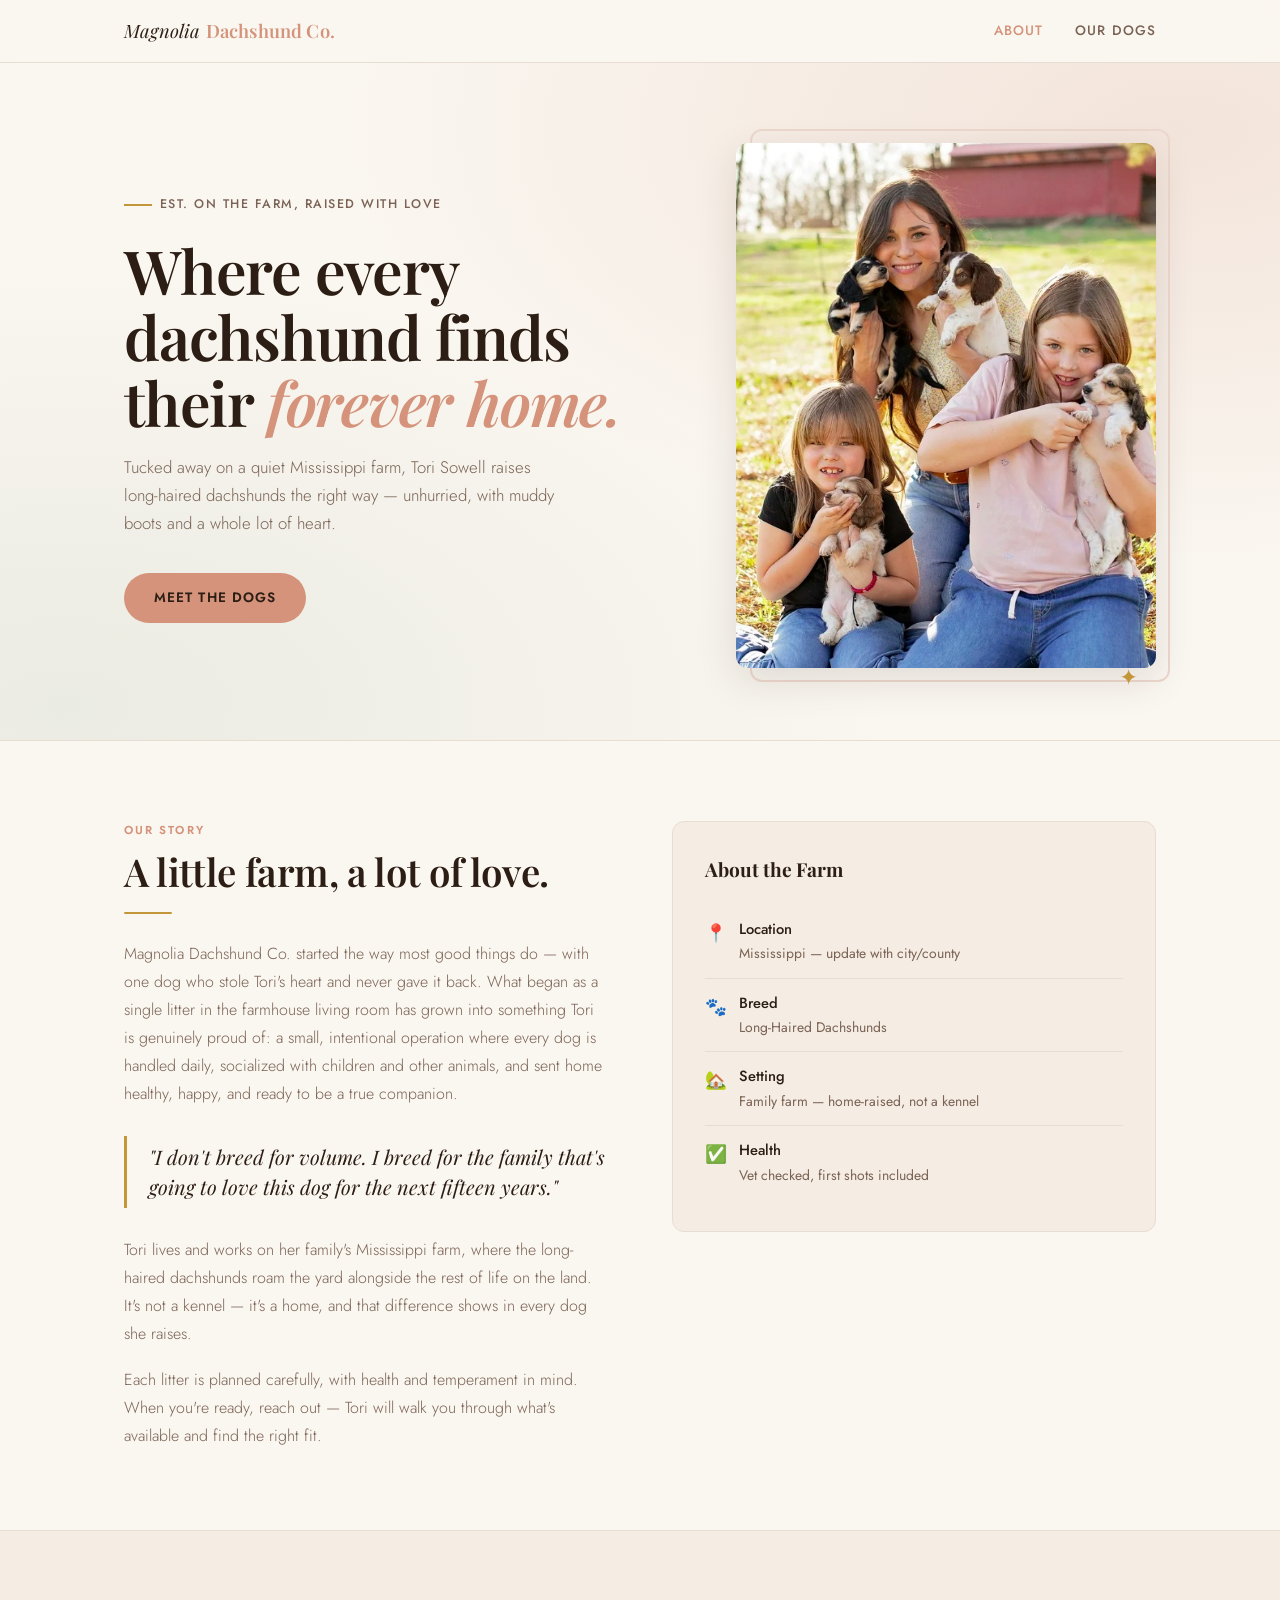
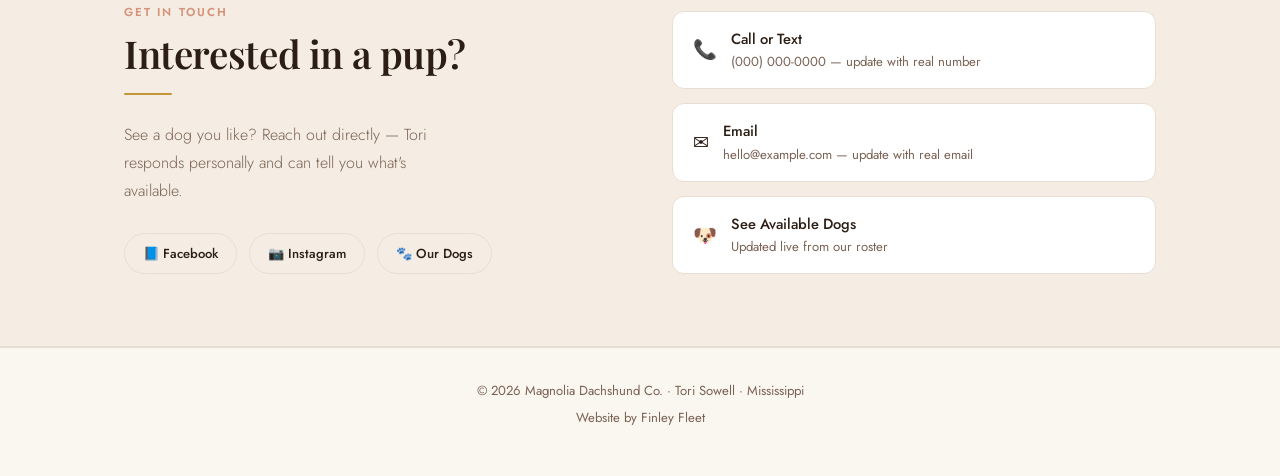
==== commit 6c156e6c: "Update index.html" ====
--- a/index.html
+++ b/index.html
@@ -245,10 +245,7 @@
           <img src="tori.jpg" alt="Tori Sowell">
           and upload tori.jpg to the same GitHub folder.
         -->
-        <div class="portrait-placeholder">
-          <div class="icon">🌸</div>
-          <p>Tori's photo goes here</p>
-        </div>
+        <img src="tori.jpg" alt="Tori Sowell">
       </div>
     </div>
   </div>
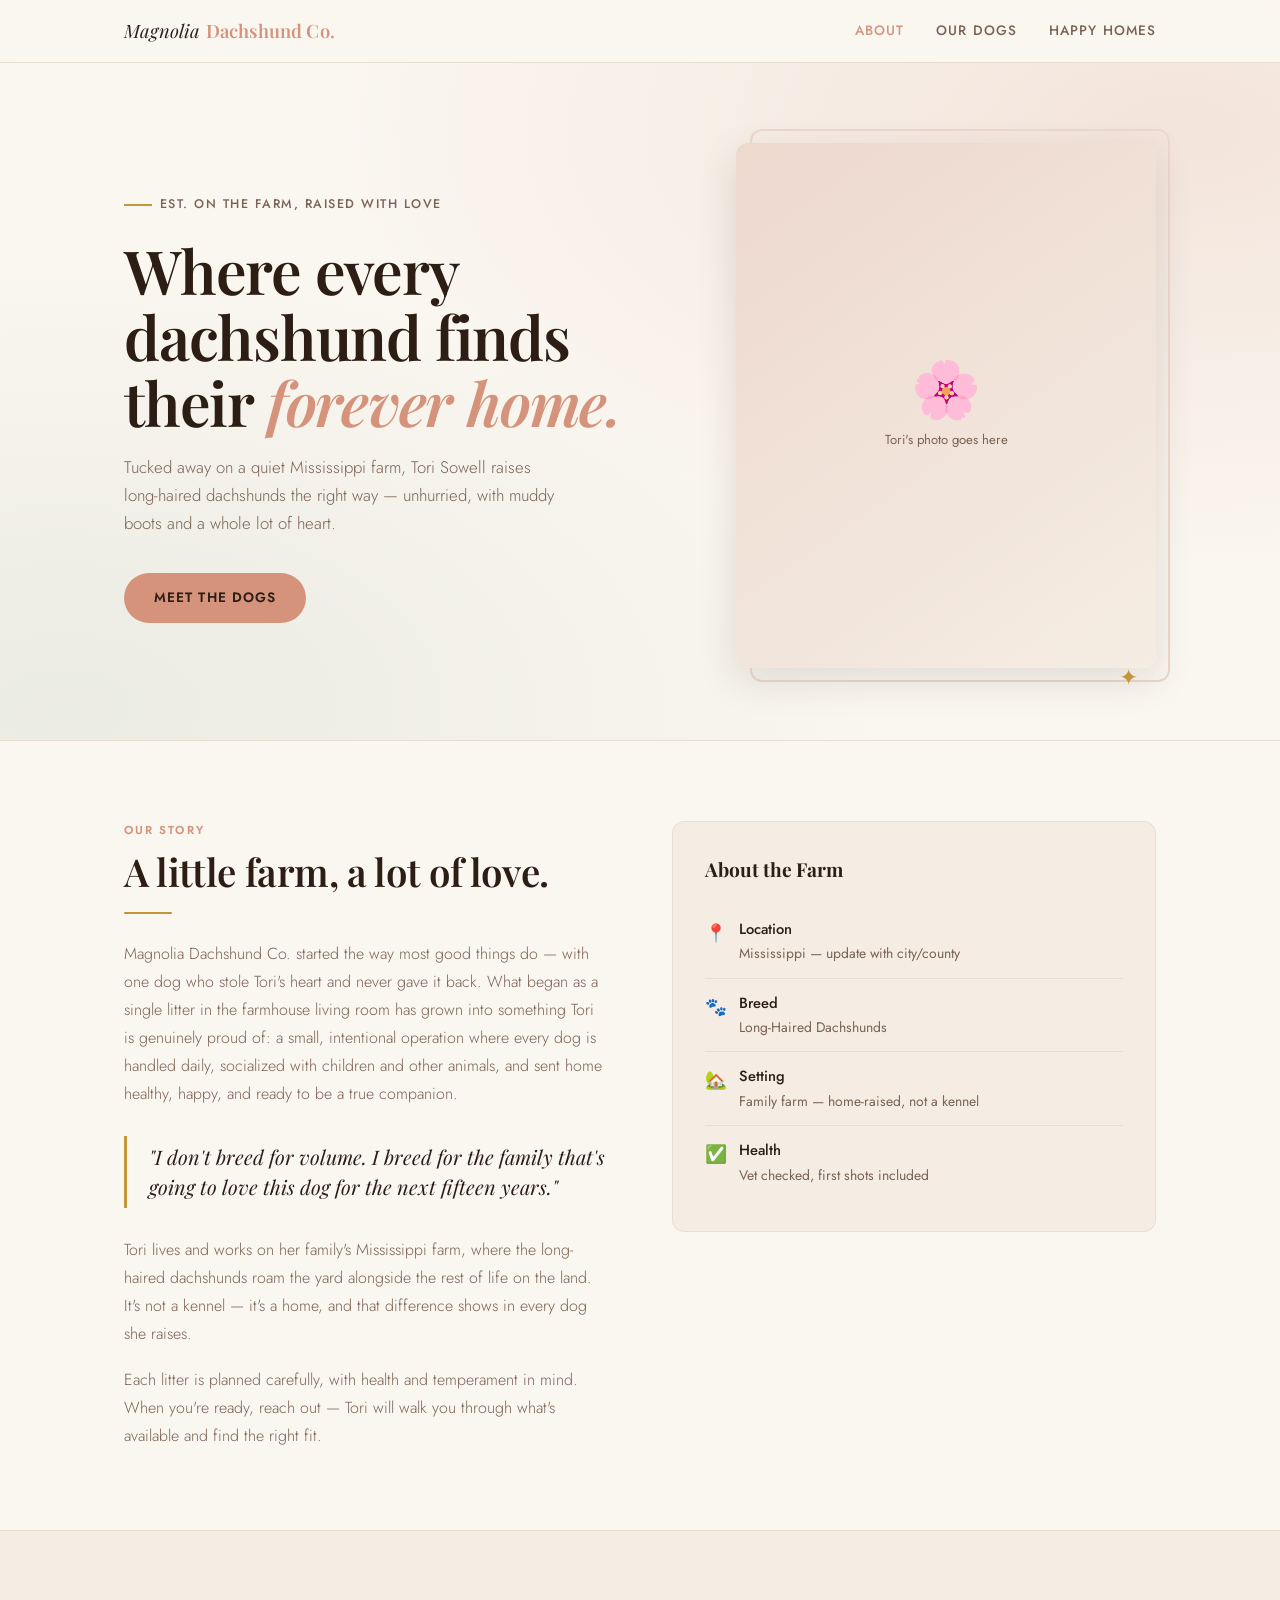
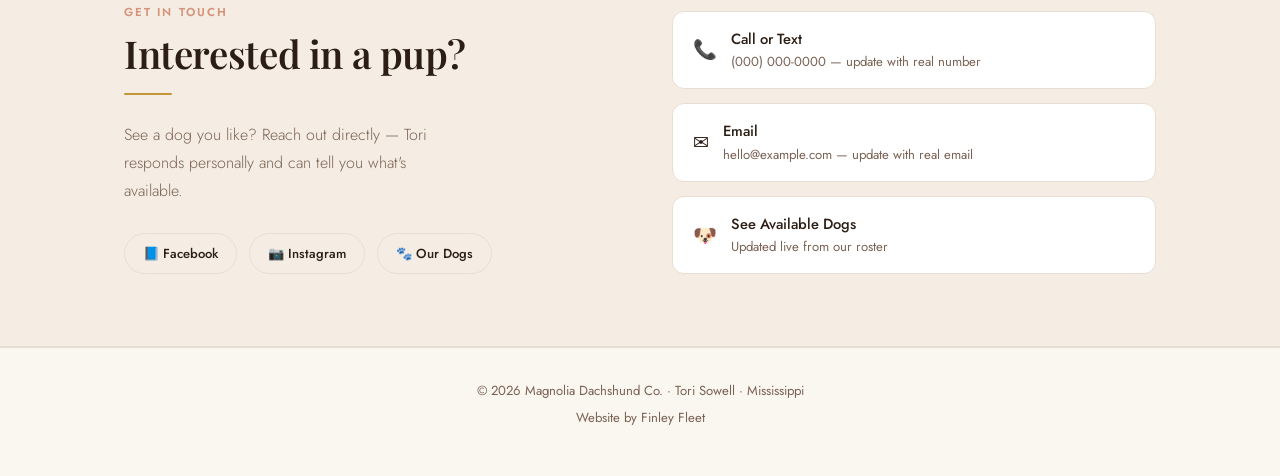
==== commit a0e14d4c: "Add files via upload" ====
--- a/index.html
+++ b/index.html
@@ -223,6 +223,7 @@
     <div class="nav-links">
       <a href="index.html" class="active">About</a>
       <a href="dogs.html">Our Dogs</a>
+      <a href="happy-homes.html">Happy Homes</a>
     </div>
   </div>
 </nav>
@@ -245,7 +246,10 @@
           <img src="tori.jpg" alt="Tori Sowell">
           and upload tori.jpg to the same GitHub folder.
         -->
-        <img src="tori.jpg" alt="Tori Sowell">
+        <div class="portrait-placeholder">
+          <div class="icon">🌸</div>
+          <p>Tori's photo goes here</p>
+        </div>
       </div>
     </div>
   </div>
--- a/style.css
+++ b/style.css
@@ -105,6 +105,6 @@
   * { transition: none !important; animation: none !important; }
 }
 @media (max-width: 600px) {
-  .nav-links { gap: 18px; }
-  .nav-links a { font-size: .78rem; }
+  .nav-links { gap: 14px; }
+  .nav-links a { font-size: .75rem; letter-spacing: .05em; }
 }
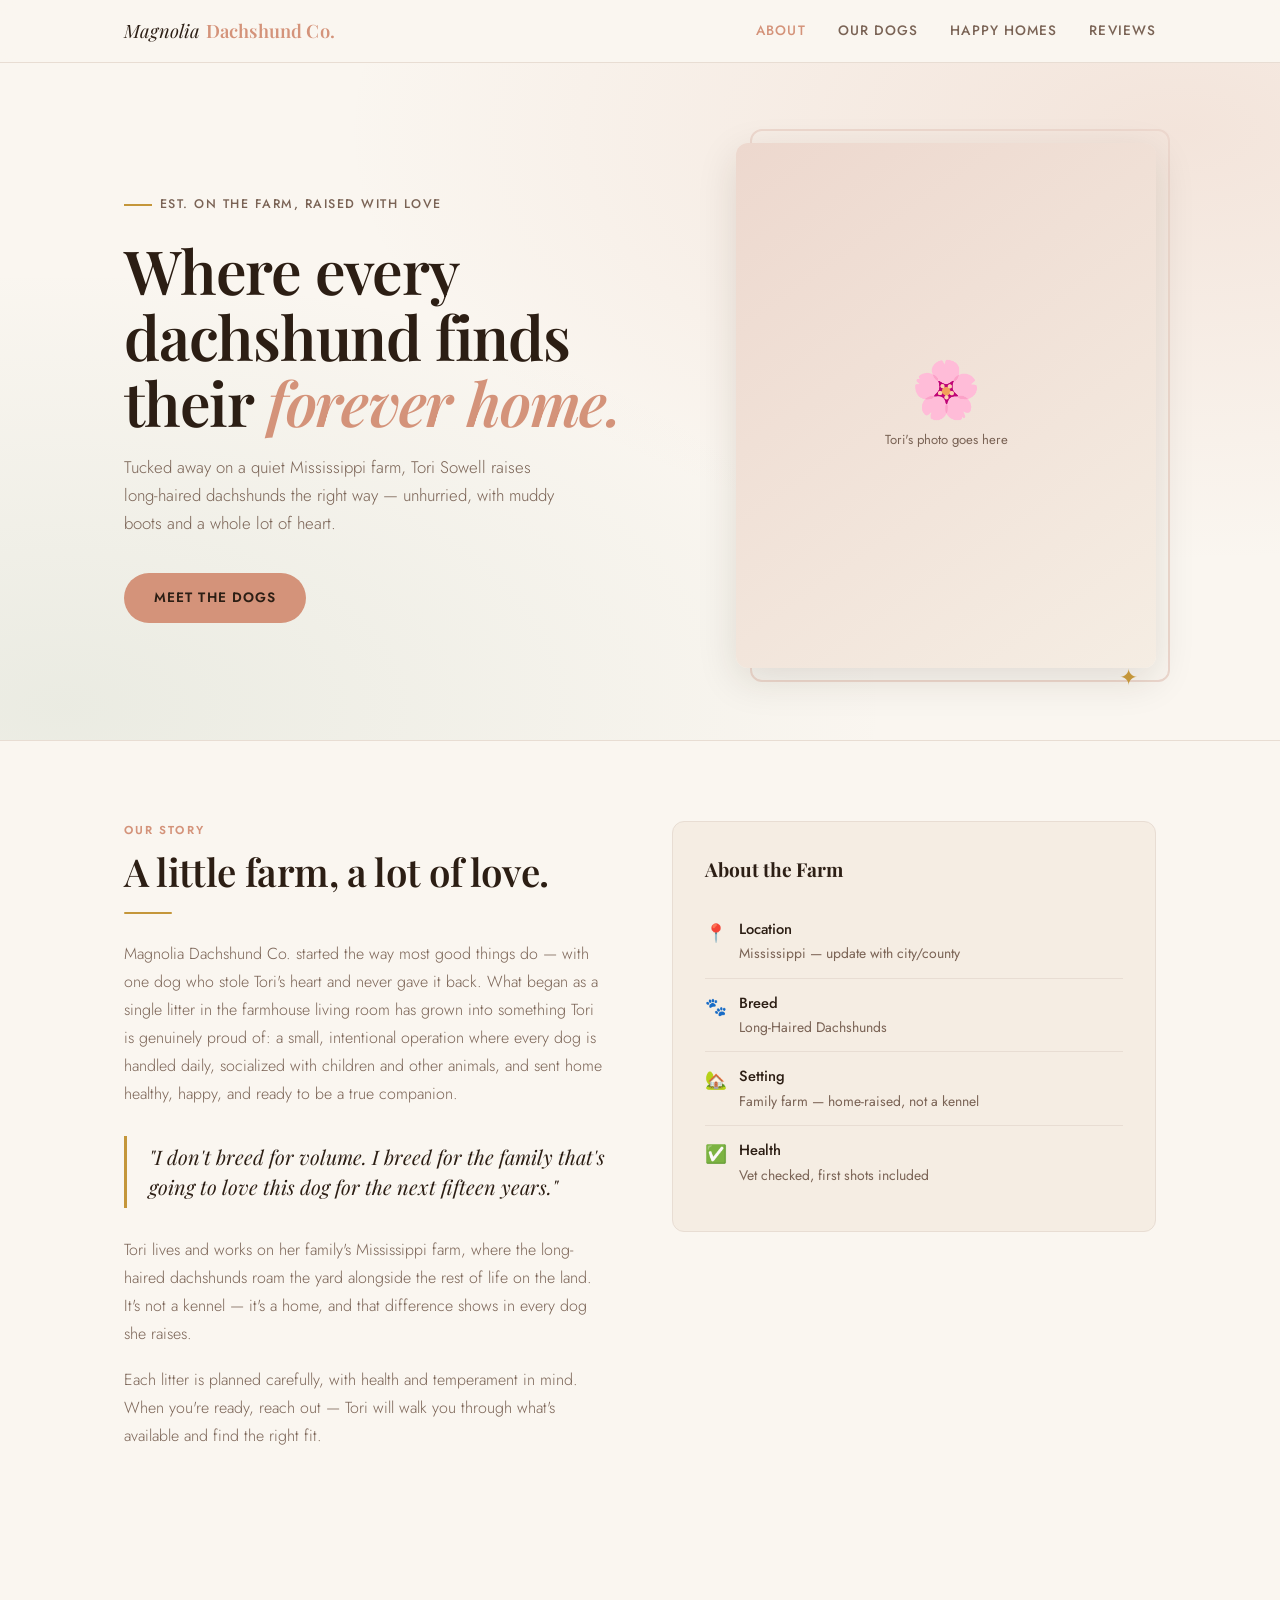
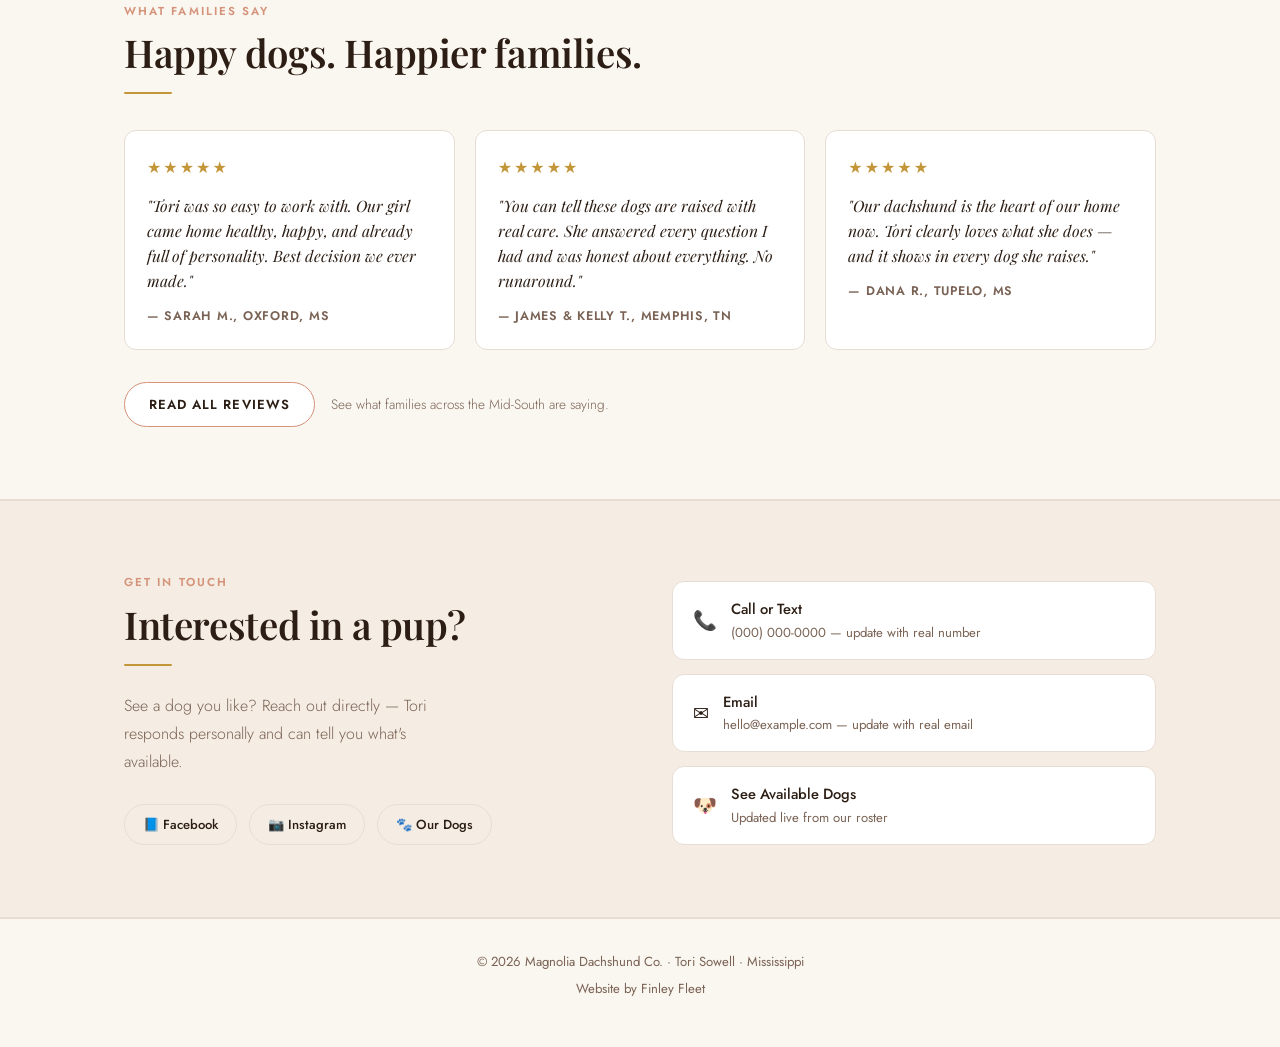
==== commit ec288ffe: "Add files via upload" ====
--- a/index.html
+++ b/index.html
@@ -206,12 +206,69 @@
 }
 .social-pill:hover { border-color: var(--blush); color: var(--blush); }
 
+/* ---- Reviews teaser ---- */
+.reviews-teaser {
+  padding: 72px 0;
+  border-bottom: 1px solid var(--line);
+}
+.reviews-teaser-inner {
+  display: grid;
+  grid-template-columns: 1fr 1fr 1fr;
+  gap: 20px;
+  margin-top: 36px;
+}
+.teaser-card {
+  background: var(--white);
+  border: 1px solid var(--line);
+  border-radius: var(--radius);
+  padding: 24px 22px 22px;
+  position: relative;
+}
+.teaser-stars {
+  color: var(--gold);
+  font-size: 1rem;
+  letter-spacing: 2px;
+  margin-bottom: 12px;
+}
+.teaser-quote {
+  font-family: var(--display);
+  font-size: .98rem;
+  font-style: italic;
+  color: var(--ink);
+  line-height: 1.6;
+  margin-bottom: 14px;
+}
+.teaser-author {
+  font-size: .78rem;
+  font-weight: 600;
+  letter-spacing: .06em;
+  text-transform: uppercase;
+  color: var(--ink-soft);
+}
+.reviews-cta-row {
+  display: flex; align-items: center; gap: 16px;
+  margin-top: 32px; flex-wrap: wrap;
+}
+.reviews-cta {
+  display: inline-block;
+  background: var(--white);
+  border: 1.5px solid var(--blush);
+  color: var(--blush);
+  font-size: .82rem; font-weight: 600; letter-spacing: .08em;
+  text-transform: uppercase;
+  padding: 11px 24px;
+  border-radius: 999px;
+  transition: background .18s, color .18s;
+}
+.reviews-cta:hover { background: var(--blush); color: var(--white); }
+
 /* ---- Responsive ---- */
 @media (max-width: 820px) {
   .hero-inner { grid-template-columns: 1fr; gap: 40px; }
   .portrait-frame { max-width: 340px; margin: 0 auto; }
   .story-grid { grid-template-columns: 1fr; gap: 40px; }
   .contact-inner { grid-template-columns: 1fr; gap: 40px; }
+  .reviews-teaser-inner { grid-template-columns: 1fr; }
 }
 </style>
 </head>
@@ -224,6 +281,7 @@
       <a href="index.html" class="active">About</a>
       <a href="dogs.html">Our Dogs</a>
       <a href="happy-homes.html">Happy Homes</a>
+      <a href="reviews.html">Reviews</a>
     </div>
   </div>
 </nav>
@@ -311,6 +369,40 @@
   </div>
 </section>
 
+<!-- ======== REVIEWS TEASER ======== -->
+<section class="reviews-teaser">
+  <div class="wrap">
+    <div class="eyebrow">What Families Say</div>
+    <h2 class="section-title">Happy dogs. Happier families.</h2>
+    <div class="divider"></div>
+
+    <div class="reviews-teaser-inner">
+      <div class="teaser-card">
+        <div class="teaser-stars">★★★★★</div>
+        <p class="teaser-quote">"Tori was so easy to work with. Our girl came home healthy, happy, and already full of personality. Best decision we ever made."</p>
+        <div class="teaser-author">— Sarah M., Oxford, MS</div>
+      </div>
+      <div class="teaser-card">
+        <div class="teaser-stars">★★★★★</div>
+        <p class="teaser-quote">"You can tell these dogs are raised with real care. She answered every question I had and was honest about everything. No runaround."</p>
+        <div class="teaser-author">— James & Kelly T., Memphis, TN</div>
+      </div>
+      <div class="teaser-card">
+        <div class="teaser-stars">★★★★★</div>
+        <p class="teaser-quote">"Our dachshund is the heart of our home now. Tori clearly loves what she does — and it shows in every dog she raises."</p>
+        <div class="teaser-author">— Dana R., Tupelo, MS</div>
+      </div>
+    </div>
+
+    <div class="reviews-cta-row">
+      <a href="reviews.html" class="reviews-cta">Read All Reviews</a>
+      <span style="font-size:.85rem; color:var(--ink-soft); font-weight:300;">
+        See what families across the Mid-South are saying.
+      </span>
+    </div>
+  </div>
+</section>
+
 <!-- ======== CONTACT ======== -->
 <section class="contact">
   <div class="wrap contact-inner">
